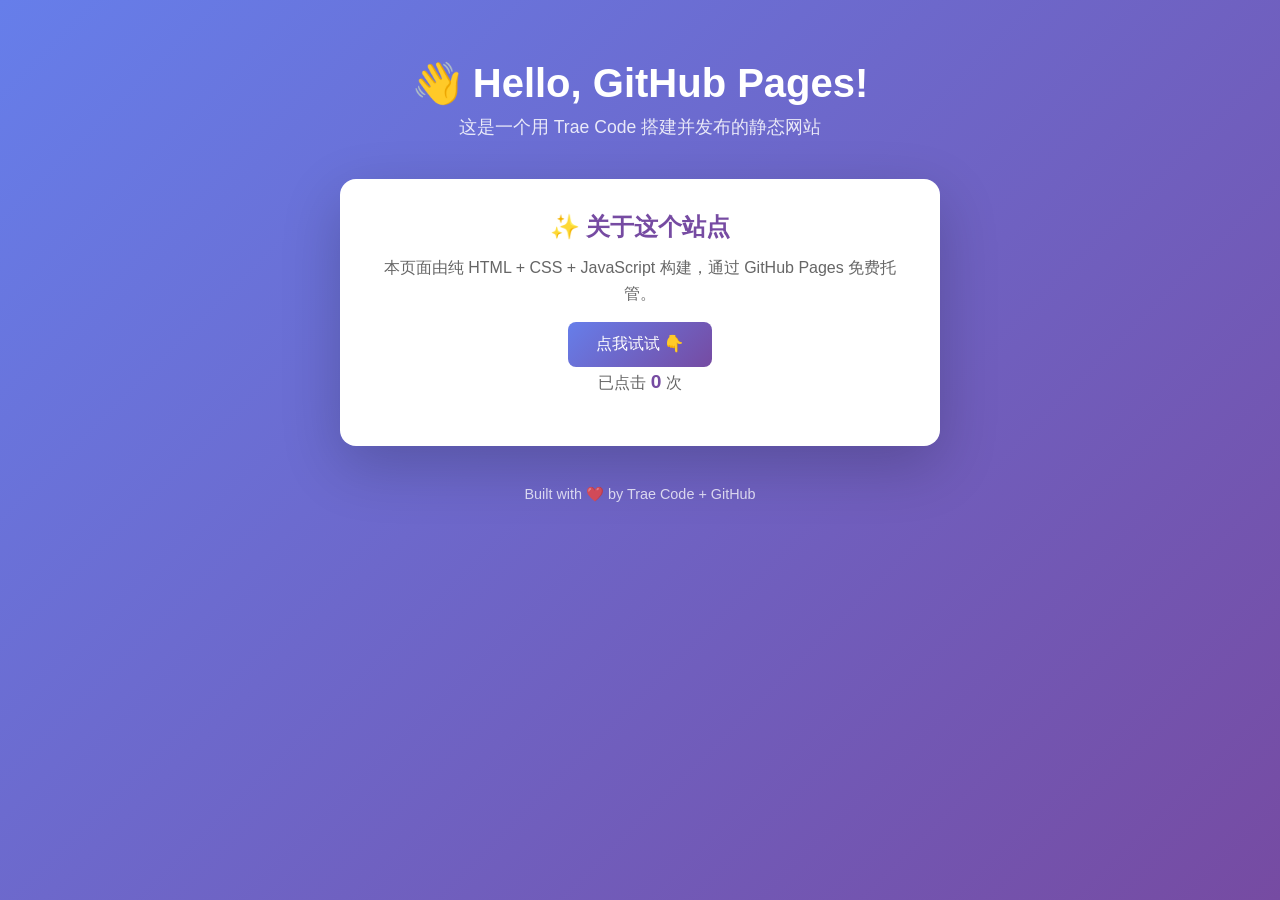
==== index.html @ 7f800476 "feat: init static site with Trae Code" ====
<!DOCTYPE html>
<html lang="zh-CN">
<head>
  <meta charset="UTF-8" />
  <meta name="viewport" content="width=device-width, initial-scale=1.0" />
  <title>Hello GitHub Pages</title>
  <link rel="stylesheet" href="style.css" />
</head>
<body>
  <main class="container">
    <h1>👋 Hello, GitHub Pages!</h1>
    <p class="subtitle">这是一个用 Trae Code 搭建并发布的静态网站</p>

    <section class="card">
      <h2>✨ 关于这个站点</h2>
      <p>本页面由纯 HTML + CSS + JavaScript 构建，通过 GitHub Pages 免费托管。</p>
      <button id="counterBtn">点我试试 👇</button>
      <p>已点击 <span id="count">0</span> 次</p>
    </section>

    <footer>
      <p>Built with ❤️ by Trae Code + GitHub</p>
    </footer>
  </main>

  <script src="script.js"></script>
</body>
</html>
---- style.css ----
* {
  margin: 0;
  padding: 0;
  box-sizing: border-box;
}

body {
  font-family: -apple-system, BlinkMacSystemFont, "Segoe UI", Roboto, "Helvetica Neue", Arial, sans-serif;
  background: linear-gradient(135deg, #667eea 0%, #764ba2 100%);
  min-height: 100vh;
  color: #333;
}

.container {
  max-width: 640px;
  margin: 0 auto;
  padding: 60px 20px;
}

h1 {
  font-size: 2.5rem;
  color: #fff;
  text-align: center;
  margin-bottom: 8px;
}

.subtitle {
  text-align: center;
  color: rgba(255, 255, 255, 0.85);
  font-size: 1.1rem;
  margin-bottom: 40px;
}

.card {
  background: #fff;
  border-radius: 16px;
  padding: 32px;
  box-shadow: 0 20px 60px rgba(0, 0, 0, 0.2);
  text-align: center;
}

.card h2 {
  margin-bottom: 12px;
  color: #764ba2;
}

.card p {
  color: #666;
  line-height: 1.6;
  margin-bottom: 16px;
}

button {
  background: linear-gradient(135deg, #667eea 0%, #764ba2 100%);
  color: #fff;
  border: none;
  padding: 12px 28px;
  font-size: 1rem;
  border-radius: 8px;
  cursor: pointer;
  transition: transform 0.15s, box-shadow 0.15s;
}

button:hover {
  transform: translateY(-2px);
  box-shadow: 0 8px 20px rgba(102, 126, 234, 0.4);
}

button:active {
  transform: translateY(0);
}

#count {
  font-weight: bold;
  font-size: 1.2rem;
  color: #764ba2;
}

footer {
  margin-top: 40px;
  text-align: center;
  color: rgba(255, 255, 255, 0.75);
  font-size: 0.9rem;
}
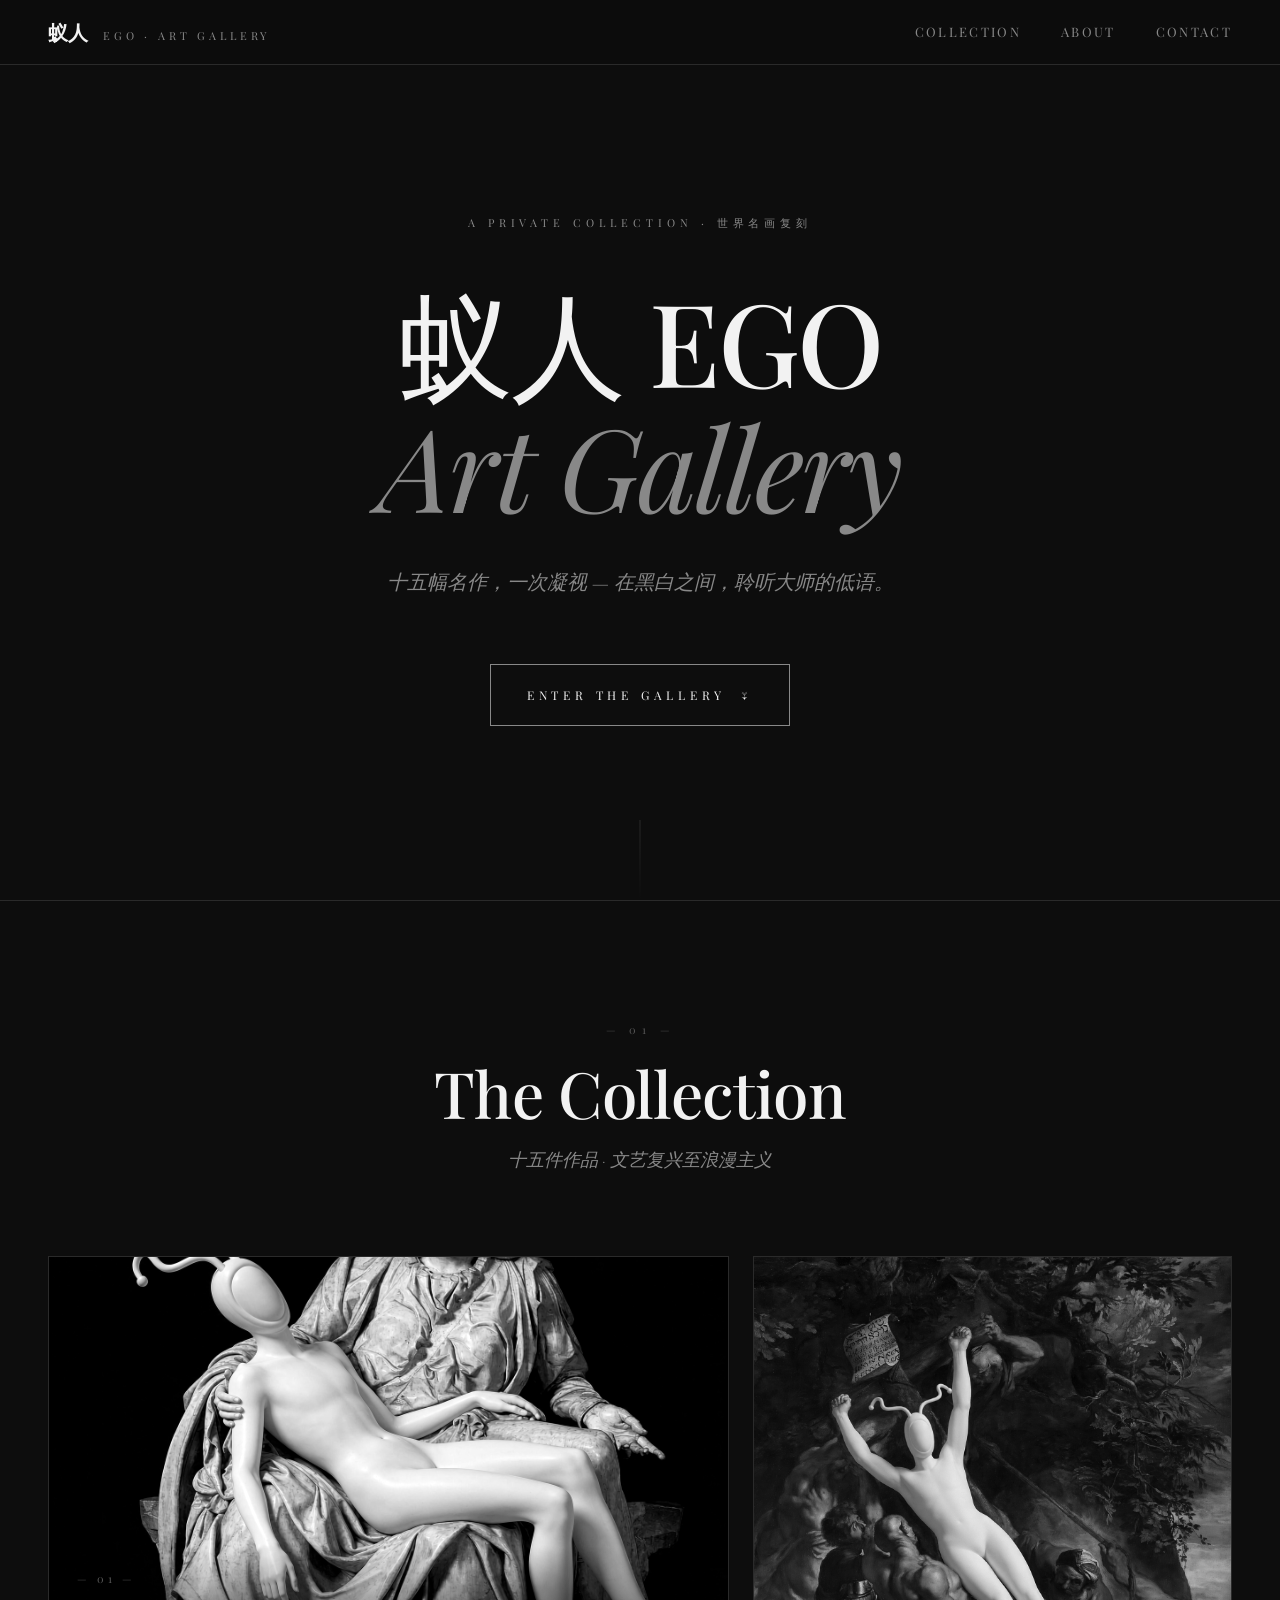
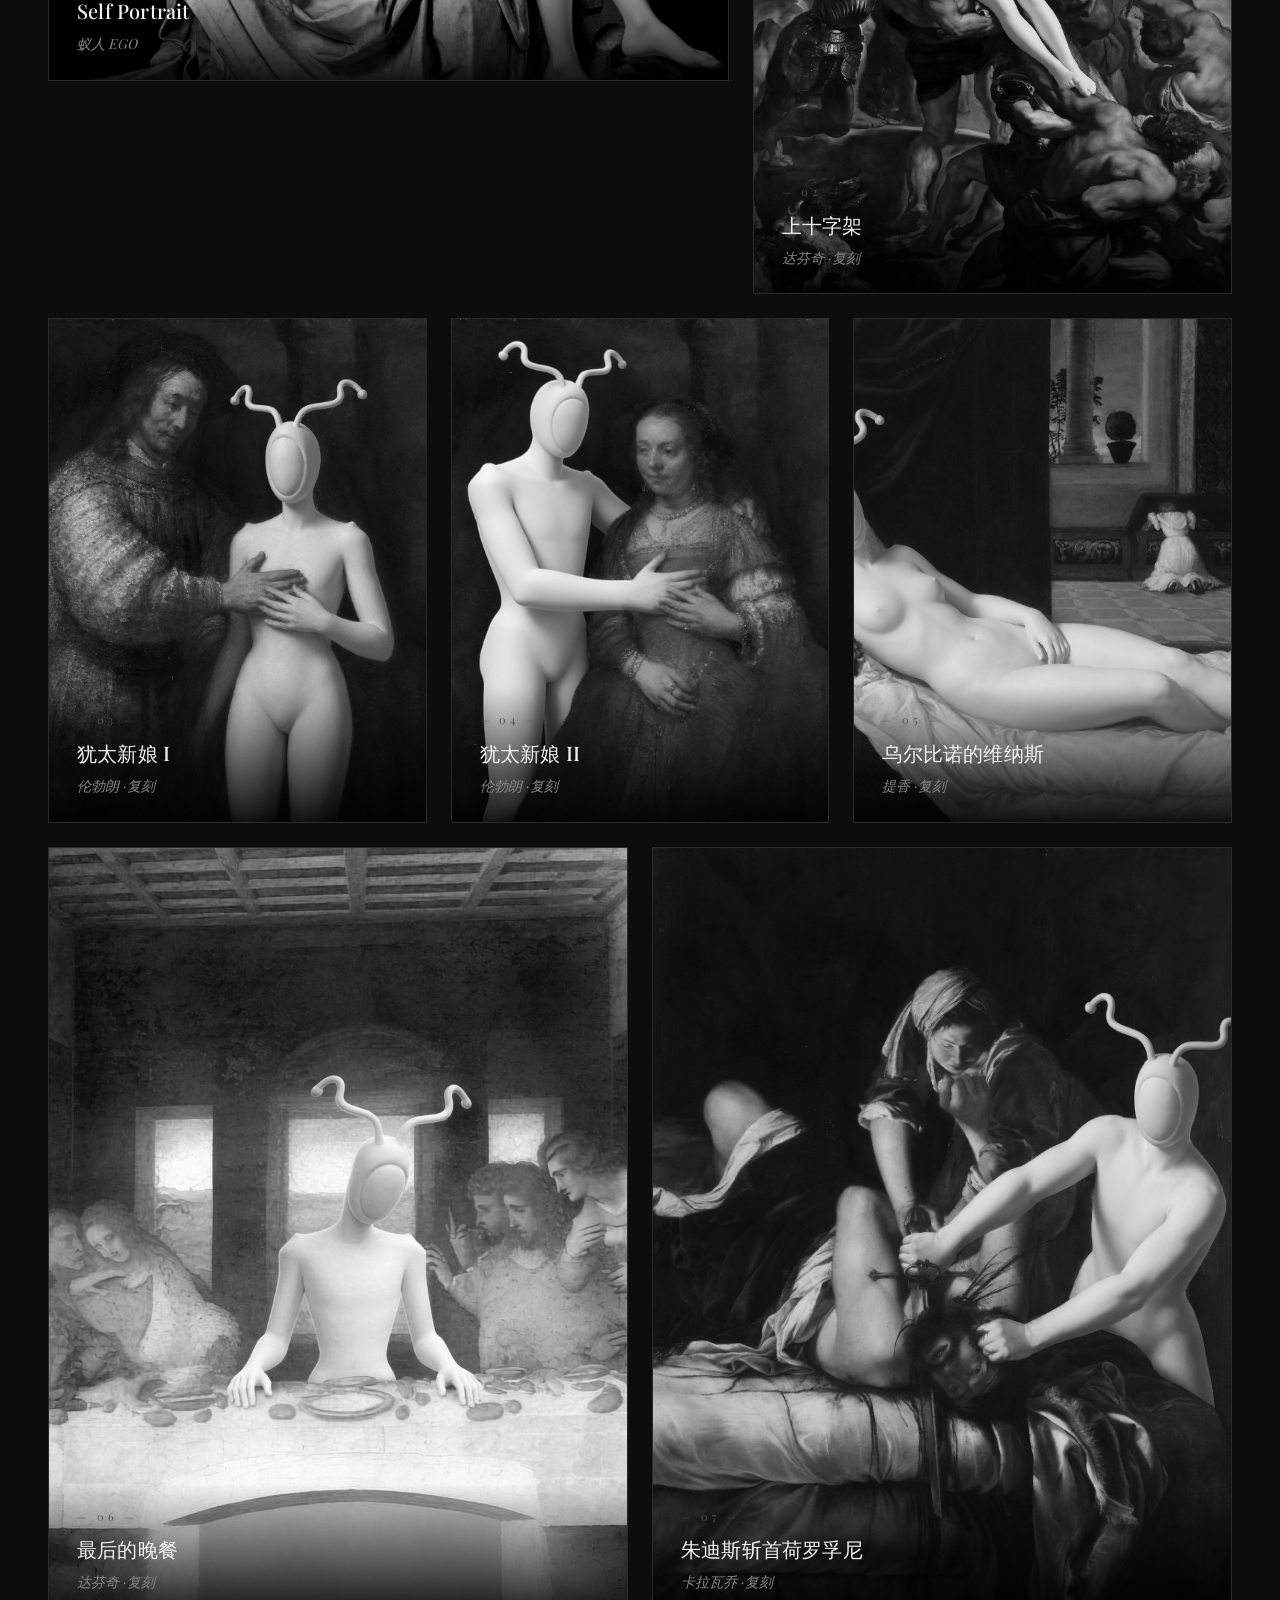
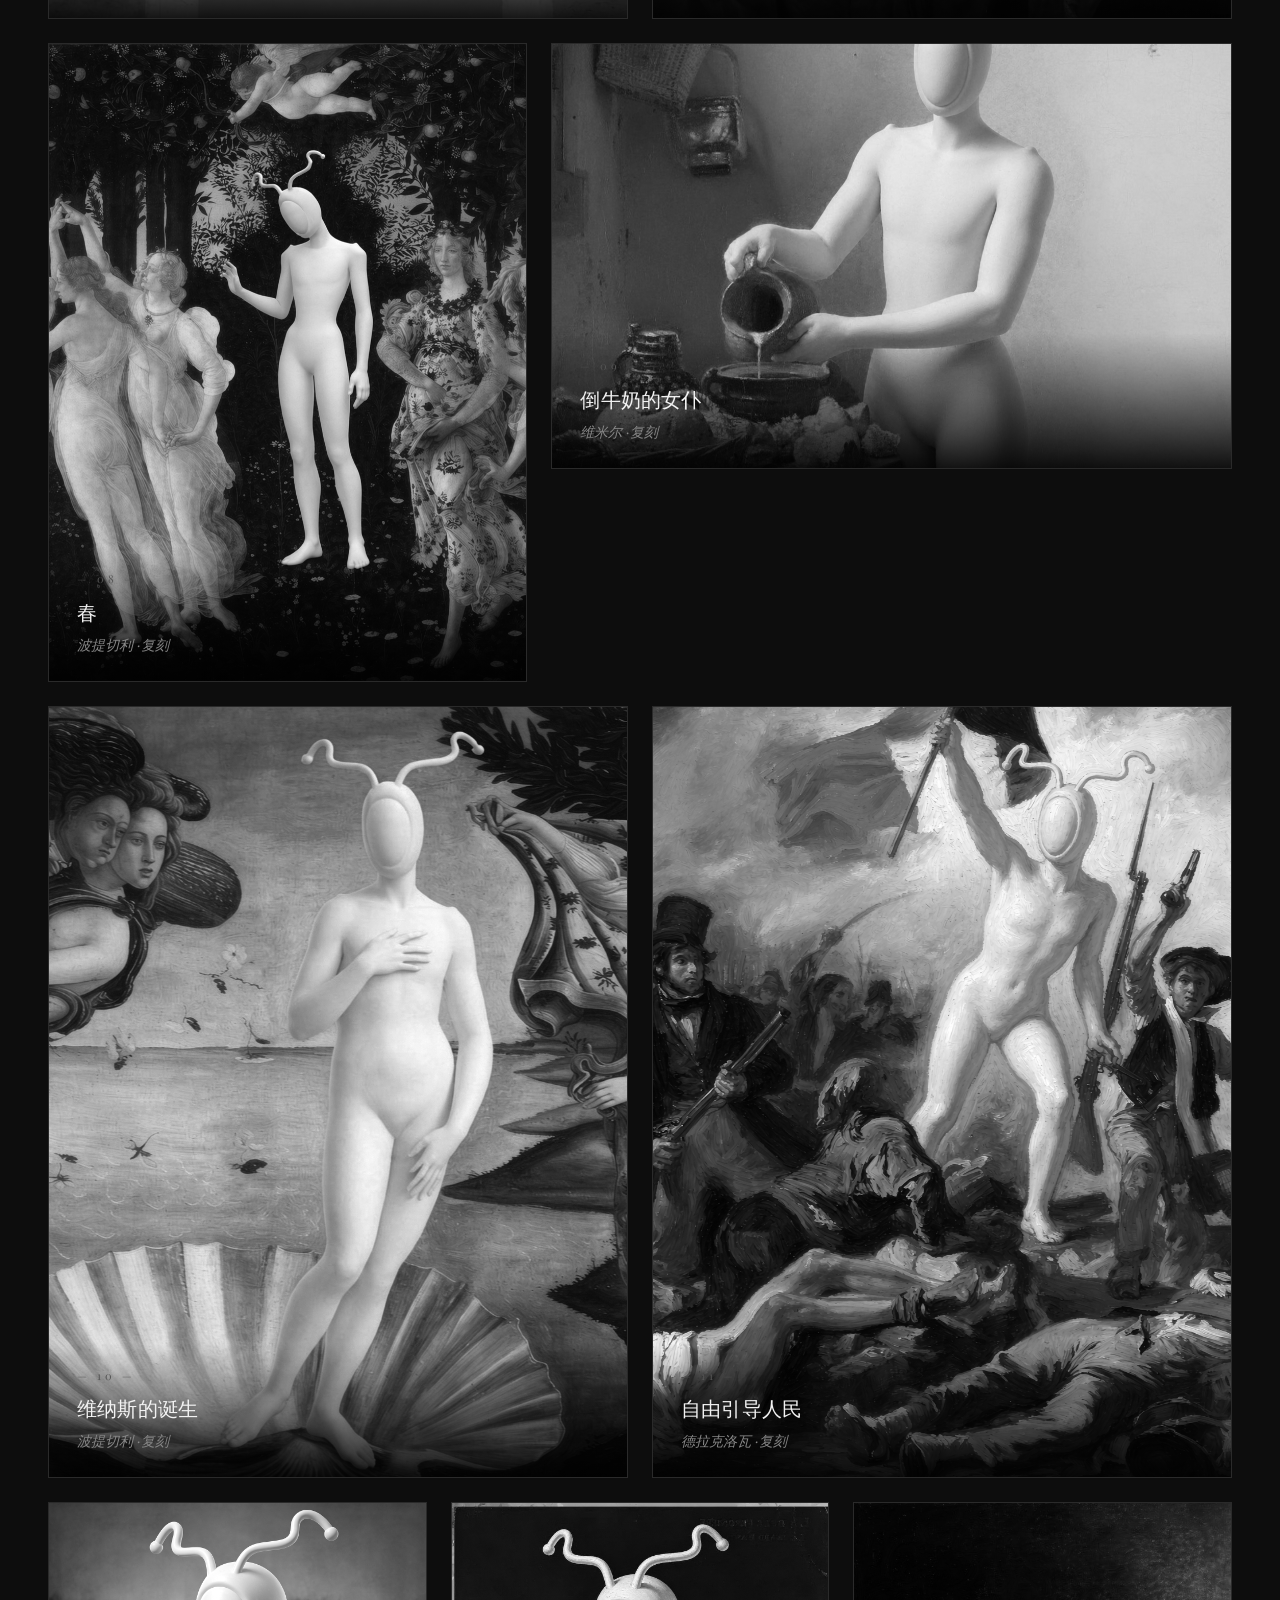
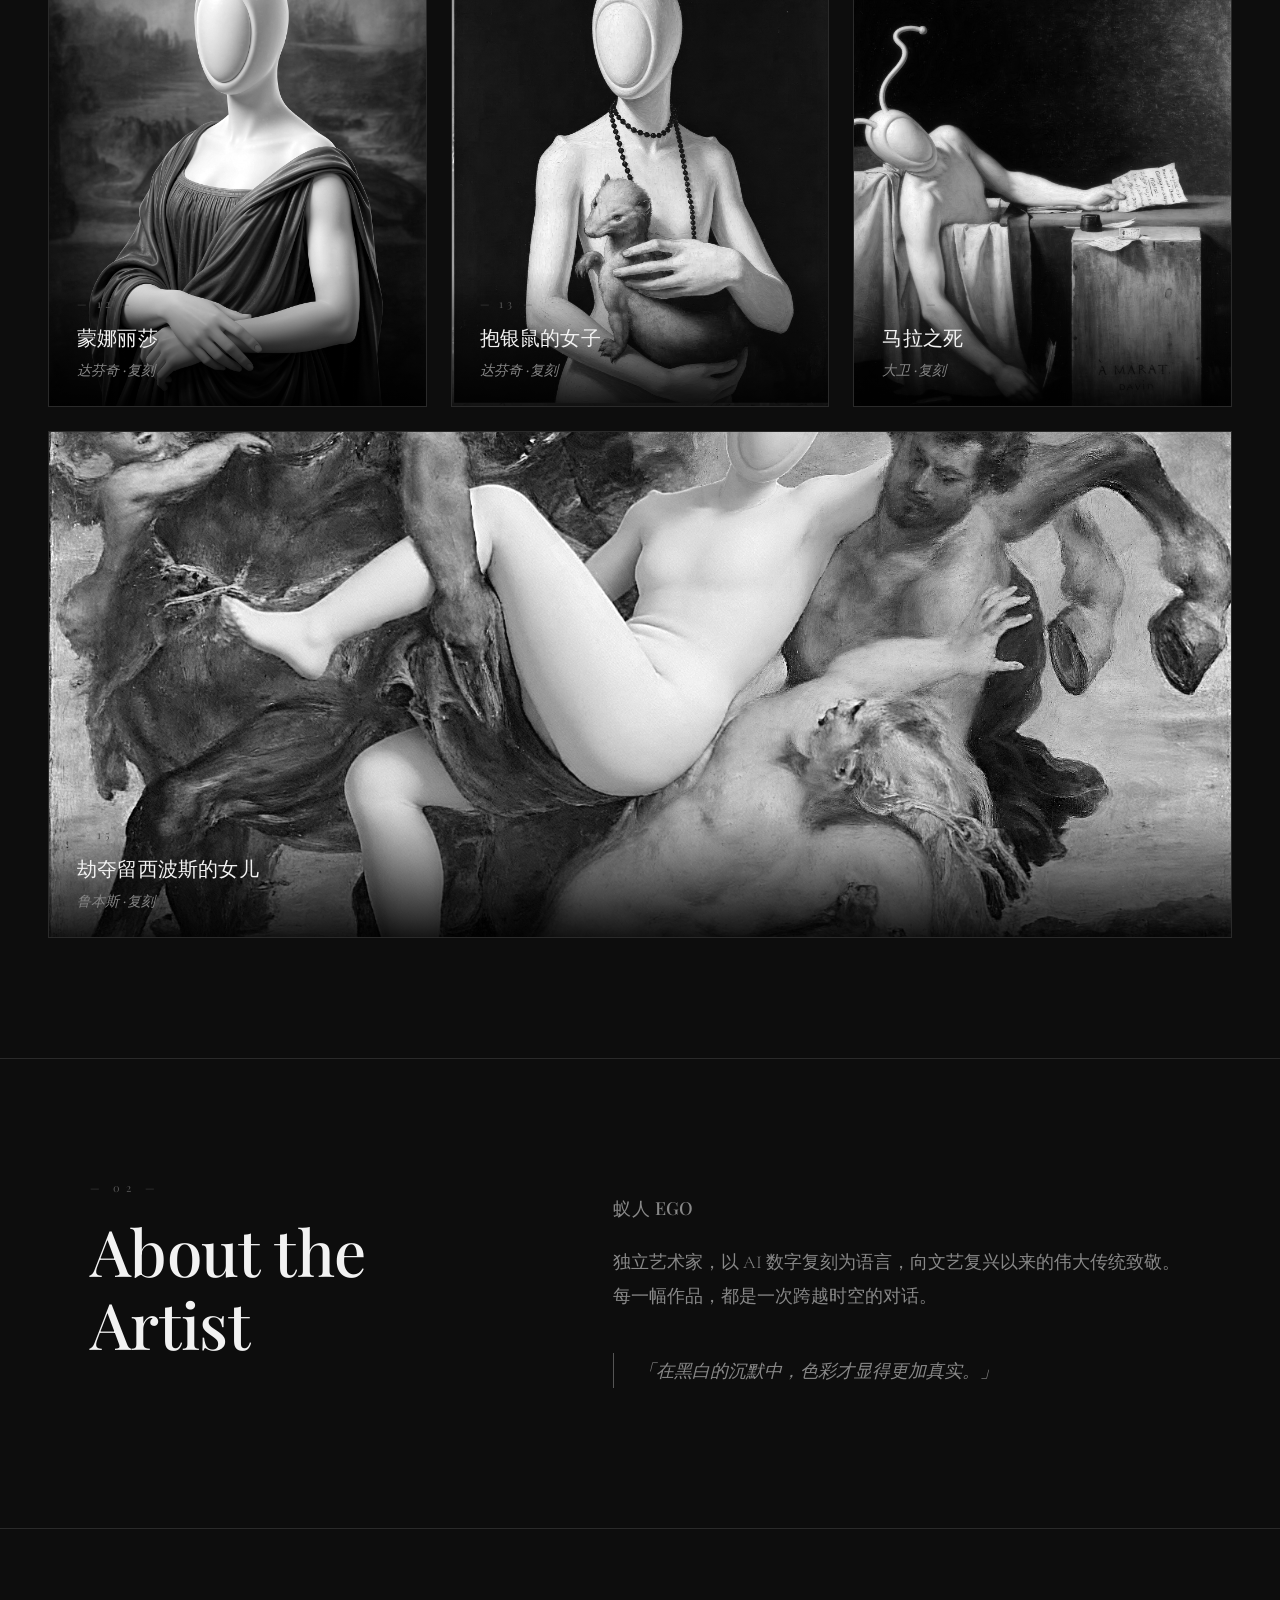
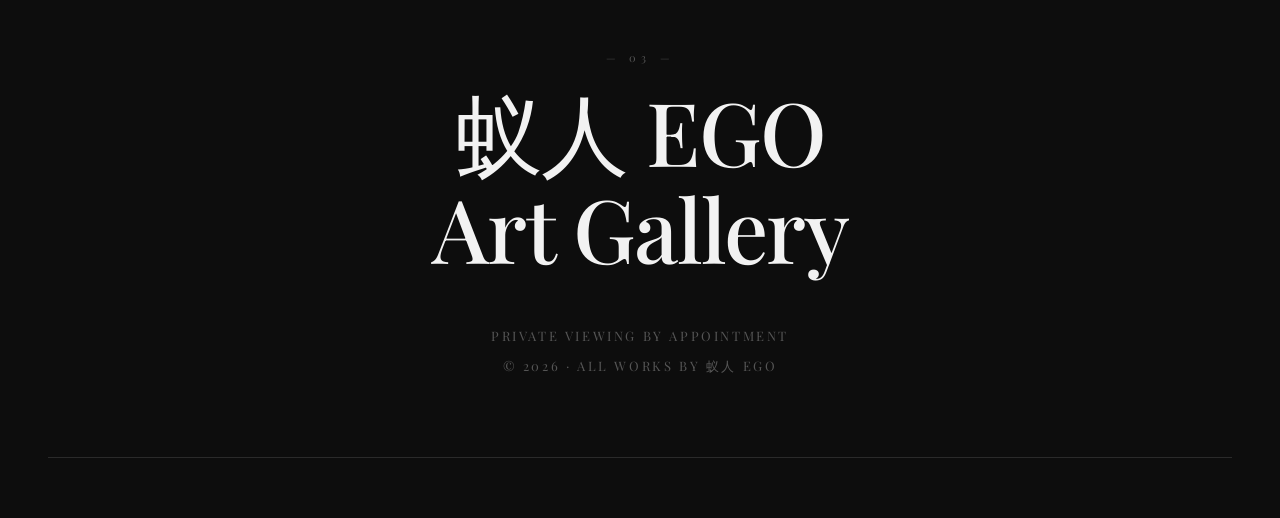
==== commit 0b2648cf: "feat: redesign as minimalist B&W art gallery — 蚁人 EGO Art Gallery" ====
--- a/index.html
+++ b/index.html
@@ -3,25 +3,100 @@
 <head>
   <meta charset="UTF-8" />
   <meta name="viewport" content="width=device-width, initial-scale=1.0" />
-  <title>Hello GitHub Pages</title>
+  <title>蚁人 EGO Art Gallery</title>
+  <link rel="preconnect" href="https://fonts.googleapis.com" />
+  <link rel="preconnect" href="https://fonts.gstatic.com" crossorigin />
+  <link href="https://fonts.googleapis.com/css2?family=Cormorant+Garamond:ital,wght@0,300;0,400;0,500;1,300&family=Playfair+Display:ital,wght@0,400;0,500;0,600;1,400&display=swap" rel="stylesheet" />
   <link rel="stylesheet" href="style.css" />
 </head>
 <body>
-  <main class="container">
-    <h1>👋 Hello, GitHub Pages!</h1>
-    <p class="subtitle">这是一个用 Trae Code 搭建并发布的静态网站</p>
 
-    <section class="card">
-      <h2>✨ 关于这个站点</h2>
-      <p>本页面由纯 HTML + CSS + JavaScript 构建，通过 GitHub Pages 免费托管。</p>
-      <button id="counterBtn">点我试试 👇</button>
-      <p>已点击 <span id="count">0</span> 次</p>
-    </section>
+  <!-- NAV -->
+  <nav class="nav">
+    <div class="nav-inner">
+      <div class="logo">
+        <span class="logo-mark">蚁人</span>
+        <span class="logo-text">EGO · ART GALLERY</span>
+      </div>
+      <div class="nav-links">
+        <a href="#gallery">Collection</a>
+        <a href="#about">About</a>
+        <a href="#contact">Contact</a>
+      </div>
+    </div>
+  </nav>
 
-    <footer>
-      <p>Built with ❤️ by Trae Code + GitHub</p>
-    </footer>
+  <!-- HERO -->
+  <header class="hero">
+    <div class="hero-inner">
+      <p class="hero-kicker">A Private Collection · 世界名画复刻</p>
+      <h1 class="hero-title">
+        <span class="hero-title-line">蚁人 EGO</span>
+        <span class="hero-title-italic">Art Gallery</span>
+      </h1>
+      <p class="hero-sub">十五幅名作，一次凝视 — 在黑白之间，聆听大师的低语。</p>
+      <a href="#gallery" class="hero-cta">
+        <span>Enter the Gallery</span>
+        <span class="hero-cta-arrow">↓</span>
+      </a>
+    </div>
+    <div class="hero-line"></div>
+  </header>
+
+  <!-- GALLERY -->
+  <main id="gallery" class="gallery">
+    <div class="gallery-header">
+      <p class="section-num">— 01 —</p>
+      <h2 class="section-title">The Collection</h2>
+      <p class="section-sub">十五件作品 · 文艺复兴至浪漫主义</p>
+    </div>
+    <div class="gallery-grid" id="galleryGrid">
+      <!-- rendered by JS -->
+    </div>
   </main>
+
+  <!-- ABOUT -->
+  <section id="about" class="about">
+    <div class="about-inner">
+      <div class="about-label">
+        <p class="section-num">— 02 —</p>
+        <h2 class="section-title left">About the Artist</h2>
+      </div>
+      <div class="about-text">
+        <p class="about-lead">蚁人 EGO</p>
+        <p>独立艺术家，以 AI 数字复刻为语言，向文艺复兴以来的伟大传统致敬。每一幅作品，都是一次跨越时空的对话。</p>
+        <p class="about-quote">「在黑白的沉默中，色彩才显得更加真实。」</p>
+      </div>
+    </div>
+  </section>
+
+  <!-- CONTACT -->
+  <footer id="contact" class="footer">
+    <div class="footer-inner">
+      <p class="section-num">— 03 —</p>
+      <h2 class="footer-title">蚁人 EGO<br/>Art Gallery</h2>
+      <div class="footer-meta">
+        <p>Private Viewing by Appointment</p>
+        <p>© 2026 · All Works by 蚁人 EGO</p>
+      </div>
+    </div>
+    <div class="footer-line"></div>
+  </footer>
+
+  <!-- LIGHTBOX -->
+  <div class="lightbox" id="lightbox" aria-hidden="true">
+    <button class="lightbox-close" id="lightboxClose" aria-label="Close">×</button>
+    <button class="lightbox-nav lightbox-prev" id="lightboxPrev" aria-label="Previous">‹</button>
+    <button class="lightbox-nav lightbox-next" id="lightboxNext" aria-label="Next">›</button>
+    <div class="lightbox-content">
+      <img id="lightboxImg" alt="" />
+      <div class="lightbox-caption">
+        <h3 id="lightboxTitle"></h3>
+        <p id="lightboxArtist"></p>
+        <p class="lightbox-num" id="lightboxNum"></p>
+      </div>
+    </div>
+  </div>
 
   <script src="script.js"></script>
 </body>
--- a/style.css
+++ b/style.css
@@ -1,84 +1,733 @@
-* {
+/* =========================================
+   蚁人 EGO Art Gallery — 黑白极简
+   ========================================= */
+
+*,
+*::before,
+*::after {
   margin: 0;
   padding: 0;
   box-sizing: border-box;
 }
 
+:root {
+  --bg: #0d0d0d;
+  --bg-alt: #151515;
+  --fg: #f2f2f2;
+  --fg-dim: #888;
+  --fg-muted: #555;
+  --line: #2a2a2a;
+  --serif: "Playfair Display", "Cormorant Garamond", "Noto Serif SC", Georgia, serif;
+  --serif-body: "Cormorant Garamond", "Noto Serif SC", Georgia, serif;
+}
+
+html {
+  scroll-behavior: smooth;
+}
+
 body {
-  font-family: -apple-system, BlinkMacSystemFont, "Segoe UI", Roboto, "Helvetica Neue", Arial, sans-serif;
-  background: linear-gradient(135deg, #667eea 0%, #764ba2 100%);
+  background: var(--bg);
+  color: var(--fg);
+  font-family: var(--serif-body);
+  font-size: 17px;
+  line-height: 1.7;
+  -webkit-font-smoothing: antialiased;
+  font-weight: 300;
+}
+
+a {
+  color: inherit;
+  text-decoration: none;
+}
+
+img {
+  display: block;
+  max-width: 100%;
+  height: auto;
+}
+
+/* =========================================
+   NAV
+   ========================================= */
+.nav {
+  position: fixed;
+  top: 0;
+  left: 0;
+  right: 0;
+  z-index: 100;
+  background: rgba(13, 13, 13, 0.85);
+  backdrop-filter: blur(12px);
+  -webkit-backdrop-filter: blur(12px);
+  border-bottom: 1px solid var(--line);
+}
+
+.nav-inner {
+  max-width: 1400px;
+  margin: 0 auto;
+  padding: 0 48px;
+  height: 64px;
+  display: flex;
+  align-items: center;
+  justify-content: space-between;
+}
+
+.logo {
+  display: flex;
+  align-items: baseline;
+  gap: 14px;
+}
+
+.logo-mark {
+  font-family: var(--serif);
+  font-weight: 600;
+  font-size: 20px;
+  letter-spacing: 0.02em;
+}
+
+.logo-text {
+  font-family: var(--serif);
+  font-weight: 400;
+  font-size: 11px;
+  letter-spacing: 0.35em;
+  color: var(--fg-dim);
+  text-transform: uppercase;
+}
+
+.nav-links {
+  display: flex;
+  gap: 40px;
+}
+
+.nav-links a {
+  font-family: var(--serif);
+  font-size: 13px;
+  letter-spacing: 0.18em;
+  text-transform: uppercase;
+  color: var(--fg-dim);
+  transition: color 0.3s ease;
+  position: relative;
+}
+
+.nav-links a:hover {
+  color: var(--fg);
+}
+
+.nav-links a::after {
+  content: "";
+  position: absolute;
+  bottom: -6px;
+  left: 0;
+  width: 0;
+  height: 1px;
+  background: var(--fg);
+  transition: width 0.35s ease;
+}
+
+.nav-links a:hover::after {
+  width: 100%;
+}
+
+/* =========================================
+   HERO
+   ========================================= */
+.hero {
   min-height: 100vh;
-  color: #333;
-}
-
-.container {
-  max-width: 640px;
+  display: flex;
+  flex-direction: column;
+  align-items: center;
+  justify-content: center;
+  padding: 120px 48px 80px;
+  position: relative;
+  text-align: center;
+}
+
+.hero-inner {
+  max-width: 900px;
+}
+
+.hero-kicker {
+  font-family: var(--serif);
+  font-size: 11px;
+  letter-spacing: 0.45em;
+  text-transform: uppercase;
+  color: var(--fg-dim);
+  margin-bottom: 48px;
+}
+
+.hero-title {
+  font-family: var(--serif);
+  font-weight: 500;
+  font-size: clamp(48px, 9vw, 128px);
+  line-height: 1.05;
+  letter-spacing: -0.02em;
+}
+
+.hero-title-line {
+  display: block;
+}
+
+.hero-title-italic {
+  display: block;
+  font-style: italic;
+  font-weight: 400;
+  color: var(--fg-dim);
+  margin-top: 4px;
+}
+
+.hero-sub {
+  margin-top: 40px;
+  font-size: 20px;
+  color: var(--fg-dim);
+  font-style: italic;
+  max-width: 560px;
+  margin-left: auto;
+  margin-right: auto;
+}
+
+.hero-cta {
+  display: inline-flex;
+  align-items: center;
+  gap: 16px;
+  margin-top: 64px;
+  font-family: var(--serif);
+  font-size: 12px;
+  letter-spacing: 0.4em;
+  text-transform: uppercase;
+  color: var(--fg);
+  border: 1px solid var(--fg-dim);
+  padding: 18px 36px;
+  transition: all 0.4s ease;
+}
+
+.hero-cta:hover {
+  border-color: var(--fg);
+  background: var(--fg);
+  color: var(--bg);
+}
+
+.hero-cta-arrow {
+  font-size: 14px;
+  transition: transform 0.4s ease;
+}
+
+.hero-cta:hover .hero-cta-arrow {
+  transform: translateY(4px);
+}
+
+.hero-line {
+  position: absolute;
+  bottom: 0;
+  left: 50%;
+  transform: translateX(-50%);
+  width: 1px;
+  height: 80px;
+  background: linear-gradient(to bottom, var(--line), transparent);
+}
+
+/* =========================================
+   SECTION COMMON
+   ========================================= */
+.section-num {
+  font-family: var(--serif);
+  font-size: 11px;
+  letter-spacing: 0.5em;
+  text-transform: uppercase;
+  color: var(--fg-muted);
+  margin-bottom: 16px;
+}
+
+.section-title {
+  font-family: var(--serif);
+  font-size: clamp(36px, 5.5vw, 64px);
+  font-weight: 500;
+  letter-spacing: -0.01em;
+  line-height: 1.15;
+}
+
+.section-title.left {
+  text-align: left;
+}
+
+.section-sub {
+  margin-top: 16px;
+  color: var(--fg-dim);
+  font-style: italic;
+  font-size: 18px;
+}
+
+/* =========================================
+   GALLERY
+   ========================================= */
+.gallery {
+  padding: 120px 48px;
+  border-top: 1px solid var(--line);
+}
+
+.gallery-header {
+  text-align: center;
+  margin-bottom: 80px;
+}
+
+.gallery-grid {
+  max-width: 1400px;
   margin: 0 auto;
-  padding: 60px 20px;
-}
-
-h1 {
-  font-size: 2.5rem;
-  color: #fff;
+  display: grid;
+  grid-template-columns: repeat(12, 1fr);
+  gap: 24px;
+}
+
+/* 让某些作品跨格，形成不对称画廊感 */
+.gallery-item {
+  grid-column: span 4;
+  position: relative;
+  overflow: hidden;
+  cursor: pointer;
+  background: var(--bg-alt);
+  border: 1px solid var(--line);
+}
+
+.gallery-item img {
+  width: 100%;
+  height: 100%;
+  object-fit: cover;
+  aspect-ratio: 3 / 4;
+  filter: grayscale(100%) contrast(1.02);
+  transition: filter 0.7s cubic-bezier(0.22, 1, 0.36, 1),
+              transform 0.8s cubic-bezier(0.22, 1, 0.36, 1);
+}
+
+.gallery-item:hover img {
+  filter: grayscale(0%) contrast(1.05);
+  transform: scale(1.03);
+}
+
+.gallery-item-caption {
+  position: absolute;
+  left: 0;
+  right: 0;
+  bottom: 0;
+  padding: 24px 28px;
+  background: linear-gradient(to top, rgba(0, 0, 0, 0.9), rgba(0, 0, 0, 0));
+  pointer-events: none;
+  transition: transform 0.5s ease;
+}
+
+.gallery-item:hover .gallery-item-caption {
+  transform: translateY(-4px);
+}
+
+.gallery-item-num {
+  font-family: var(--serif);
+  font-size: 11px;
+  letter-spacing: 0.35em;
+  color: var(--fg-muted);
+  margin-bottom: 6px;
+}
+
+.gallery-item-title {
+  font-family: var(--serif);
+  font-weight: 500;
+  font-size: 20px;
+  letter-spacing: 0.01em;
+}
+
+.gallery-item-artist {
+  font-family: var(--serif);
+  font-style: italic;
+  font-size: 14px;
+  color: var(--fg-dim);
+  margin-top: 4px;
+}
+
+/* 特定格子的不对称布局 */
+.gallery-item:nth-child(1)  { grid-column: span 7; aspect-ratio: 16/10; }
+.gallery-item:nth-child(1)  img { aspect-ratio: auto; }
+.gallery-item:nth-child(2)  { grid-column: span 5; }
+.gallery-item:nth-child(3)  { grid-column: span 4; }
+.gallery-item:nth-child(4)  { grid-column: span 4; }
+.gallery-item:nth-child(5)  { grid-column: span 4; }
+.gallery-item:nth-child(6)  { grid-column: span 6; }
+.gallery-item:nth-child(7)  { grid-column: span 6; }
+.gallery-item:nth-child(8)  { grid-column: span 5; }
+.gallery-item:nth-child(9)  { grid-column: span 7; aspect-ratio: 16/10; }
+.gallery-item:nth-child(9)  img { aspect-ratio: auto; }
+.gallery-item:nth-child(10) { grid-column: span 6; }
+.gallery-item:nth-child(11) { grid-column: span 6; }
+.gallery-item:nth-child(12) { grid-column: span 4; }
+.gallery-item:nth-child(13) { grid-column: span 4; }
+.gallery-item:nth-child(14) { grid-column: span 4; }
+.gallery-item:nth-child(15) { grid-column: span 12; aspect-ratio: 21/9; }
+.gallery-item:nth-child(15) img { aspect-ratio: auto; }
+
+/* =========================================
+   ABOUT
+   ========================================= */
+.about {
+  padding: 120px 48px;
+  border-top: 1px solid var(--line);
+}
+
+.about-inner {
+  max-width: 1100px;
+  margin: 0 auto;
+  display: grid;
+  grid-template-columns: 1fr 1.3fr;
+  gap: 80px;
+}
+
+.about-text {
+  padding-top: 12px;
+}
+
+.about-lead {
+  font-family: var(--serif);
+  font-size: 28px;
+  font-weight: 500;
+  letter-spacing: 0.02em;
+  margin-bottom: 24px;
+}
+
+.about-text p {
+  font-size: 18px;
+  color: var(--fg-dim);
+  margin-bottom: 20px;
+  line-height: 1.9;
+}
+
+.about-quote {
+  margin-top: 40px;
+  padding-left: 24px;
+  border-left: 1px solid var(--fg-muted);
+  font-family: var(--serif);
+  font-style: italic;
+  font-size: 20px;
+  color: var(--fg);
+}
+
+/* =========================================
+   FOOTER
+   ========================================= */
+.footer {
+  padding: 120px 48px 60px;
+  border-top: 1px solid var(--line);
+  position: relative;
+}
+
+.footer-inner {
+  max-width: 1100px;
+  margin: 0 auto;
   text-align: center;
+}
+
+.footer-title {
+  font-family: var(--serif);
+  font-size: clamp(40px, 7vw, 88px);
+  font-weight: 500;
+  line-height: 1.1;
+  letter-spacing: -0.02em;
+  margin-bottom: 48px;
+}
+
+.footer-meta p {
+  font-family: var(--serif);
+  font-size: 13px;
+  letter-spacing: 0.2em;
+  color: var(--fg-muted);
+  text-transform: uppercase;
   margin-bottom: 8px;
 }
 
-.subtitle {
+.footer-line {
+  max-width: 1400px;
+  margin: 80px auto 0;
+  height: 1px;
+  background: var(--line);
+}
+
+/* =========================================
+   LIGHTBOX
+   ========================================= */
+.lightbox {
+  position: fixed;
+  inset: 0;
+  background: rgba(8, 8, 8, 0.97);
+  z-index: 200;
+  display: flex;
+  align-items: center;
+  justify-content: center;
+  padding: 60px;
+  opacity: 0;
+  visibility: hidden;
+  transition: opacity 0.4s ease, visibility 0.4s ease;
+}
+
+.lightbox.active {
+  opacity: 1;
+  visibility: visible;
+}
+
+.lightbox-content {
+  max-width: 85vw;
+  max-height: 85vh;
+  display: flex;
+  flex-direction: column;
+  align-items: center;
+  gap: 32px;
+}
+
+.lightbox-content img {
+  max-width: 100%;
+  max-height: 70vh;
+  object-fit: contain;
+  box-shadow: 0 40px 100px rgba(0, 0, 0, 0.7);
+}
+
+.lightbox-caption {
   text-align: center;
-  color: rgba(255, 255, 255, 0.85);
-  font-size: 1.1rem;
-  margin-bottom: 40px;
-}
-
-.card {
-  background: #fff;
-  border-radius: 16px;
-  padding: 32px;
-  box-shadow: 0 20px 60px rgba(0, 0, 0, 0.2);
-  text-align: center;
-}
-
-.card h2 {
-  margin-bottom: 12px;
-  color: #764ba2;
-}
-
-.card p {
-  color: #666;
-  line-height: 1.6;
-  margin-bottom: 16px;
-}
-
-button {
-  background: linear-gradient(135deg, #667eea 0%, #764ba2 100%);
-  color: #fff;
-  border: none;
-  padding: 12px 28px;
-  font-size: 1rem;
-  border-radius: 8px;
+}
+
+.lightbox-caption h3 {
+  font-family: var(--serif);
+  font-size: 26px;
+  font-weight: 500;
+  letter-spacing: 0.01em;
+  margin-bottom: 4px;
+}
+
+.lightbox-caption p {
+  font-family: var(--serif);
+  font-style: italic;
+  font-size: 16px;
+  color: var(--fg-dim);
+}
+
+.lightbox-num {
+  margin-top: 12px !important;
+  font-size: 11px !important;
+  letter-spacing: 0.4em !important;
+  text-transform: uppercase;
+  color: var(--fg-muted) !important;
+  font-style: normal !important;
+}
+
+.lightbox-close,
+.lightbox-nav {
+  position: absolute;
+  background: none;
+  border: 1px solid var(--fg-muted);
+  color: var(--fg);
+  width: 52px;
+  height: 52px;
+  font-family: var(--serif);
+  font-size: 24px;
   cursor: pointer;
-  transition: transform 0.15s, box-shadow 0.15s;
-}
-
-button:hover {
-  transform: translateY(-2px);
-  box-shadow: 0 8px 20px rgba(102, 126, 234, 0.4);
-}
-
-button:active {
-  transform: translateY(0);
-}
-
-#count {
-  font-weight: bold;
-  font-size: 1.2rem;
-  color: #764ba2;
-}
-
-footer {
-  margin-top: 40px;
-  text-align: center;
-  color: rgba(255, 255, 255, 0.75);
-  font-size: 0.9rem;
-}
+  display: flex;
+  align-items: center;
+  justify-content: center;
+  transition: all 0.3s ease;
+  line-height: 1;
+}
+
+.lightbox-close:hover,
+.lightbox-nav:hover {
+  background: var(--fg);
+  color: var(--bg);
+  border-color: var(--fg);
+}
+
+.lightbox-close {
+  top: 32px;
+  right: 32px;
+  font-size: 28px;
+}
+
+.lightbox-prev {
+  left: 32px;
+  top: 50%;
+  transform: translateY(-50%);
+}
+
+.lightbox-next {
+  right: 32px;
+  top: 50%;
+  transform: translateY(-50%);
+}
+
+/* =========================================
+   RESPONSIVE
+   ========================================= */
+@media (max-width: 1024px) {
+  .nav-inner,
+  .hero,
+  .gallery,
+  .about,
+  .footer {
+    padding-left: 32px;
+    padding-right: 32px;
+  }
+
+  .gallery-item:nth-child(1),
+  .gallery-item:nth-child(9),
+  .gallery-item:nth-child(15) {
+    grid-column: span 12;
+  }
+
+  .gallery-item {
+    grid-column: span 6 !important;
+  }
+
+  .about-inner {
+    grid-template-columns: 1fr;
+    gap: 48px;
+  }
+}
+
+@media (max-width: 640px) {
+  .nav-inner {
+    height: 56px;
+  }
+
+  .logo-text {
+    display: none;
+  }
+
+  .nav-links {
+    gap: 24px;
+  }
+
+  .nav-links a {
+    font-size: 11px;
+    letter-spacing: 0.25em;
+  }
+
+  .hero {
+    padding: 100px 24px 60px;
+  }
+
+  .hero-title {
+    font-size: clamp(40px, 12vw, 72px);
+  }
+
+  .hero-sub {
+    font-size: 16px;
+  }
+
+  .gallery {
+    padding: 80px 24px;
+  }
+
+  .gallery-grid {
+    gap: 16px;
+  }
+
+  .gallery-item {
+    grid-column: span 12 !important;
+  }
+
+  .gallery-item-caption {
+    padding: 20px;
+  }
+
+  .gallery-item-title {
+    font-size: 18px;
+  }
+
+  .about {
+    padding: 80px 24px;
+  }
+
+  .about-inner {
+    gap: 40px;
+  }
+
+  .about-lead {
+    font-size: 22px;
+  }
+
+  .about-text p {
+    font-size: 16px;
+  }
+
+  .about-quote {
+    font-size: 18px;
+  }
+
+  .footer {
+    padding: 80px 24px 40px;
+  }
+
+  .footer-title {
+    margin-bottom: 32px;
+  }
+
+  .lightbox {
+    padding: 24px;
+  }
+
+  .lightbox-close {
+    top: 16px;
+    right: 16px;
+    width: 44px;
+    height: 44px;
+    font-size: 22px;
+  }
+
+  .lightbox-prev,
+  .lightbox-next {
+    width: 44px;
+    height: 44px;
+  }
+
+  .lightbox-prev {
+    left: 12px;
+  }
+
+  .lightbox-next {
+    right: 12px;
+  }
+
+  .lightbox-caption h3 {
+    font-size: 20px;
+  }
+}
+
+/* =========================================
+   SCROLL REVEAL
+   ========================================= */
+.gallery-item {
+  opacity: 0;
+  transform: translateY(30px);
+  animation: fadeUp 0.8s cubic-bezier(0.22, 1, 0.36, 1) forwards;
+}
+
+@keyframes fadeUp {
+  to {
+    opacity: 1;
+    transform: translateY(0);
+  }
+}
+
+/* 给每个 item 加延迟，呈瀑布式出现 */
+.gallery-item:nth-child(1)  { animation-delay: 0.05s; }
+.gallery-item:nth-child(2)  { animation-delay: 0.10s; }
+.gallery-item:nth-child(3)  { animation-delay: 0.15s; }
+.gallery-item:nth-child(4)  { animation-delay: 0.20s; }
+.gallery-item:nth-child(5)  { animation-delay: 0.25s; }
+.gallery-item:nth-child(6)  { animation-delay: 0.30s; }
+.gallery-item:nth-child(7)  { animation-delay: 0.35s; }
+.gallery-item:nth-child(8)  { animation-delay: 0.40s; }
+.gallery-item:nth-child(9)  { animation-delay: 0.45s; }
+.gallery-item:nth-child(10) { animation-delay: 0.50s; }
+.gallery-item:nth-child(11) { animation-delay: 0.55s; }
+.gallery-item:nth-child(12) { animation-delay: 0.60s; }
+.gallery-item:nth-child(13) { animation-delay: 0.65s; }
+.gallery-item:nth-child(14) { animation-delay: 0.70s; }
+.gallery-item:nth-child(15) { animation-delay: 0.75s; }
+
+/* =========================================
+   SELECTION
+   ========================================= */
+::selection {
+  background: var(--fg);
+  color: var(--bg);
+}
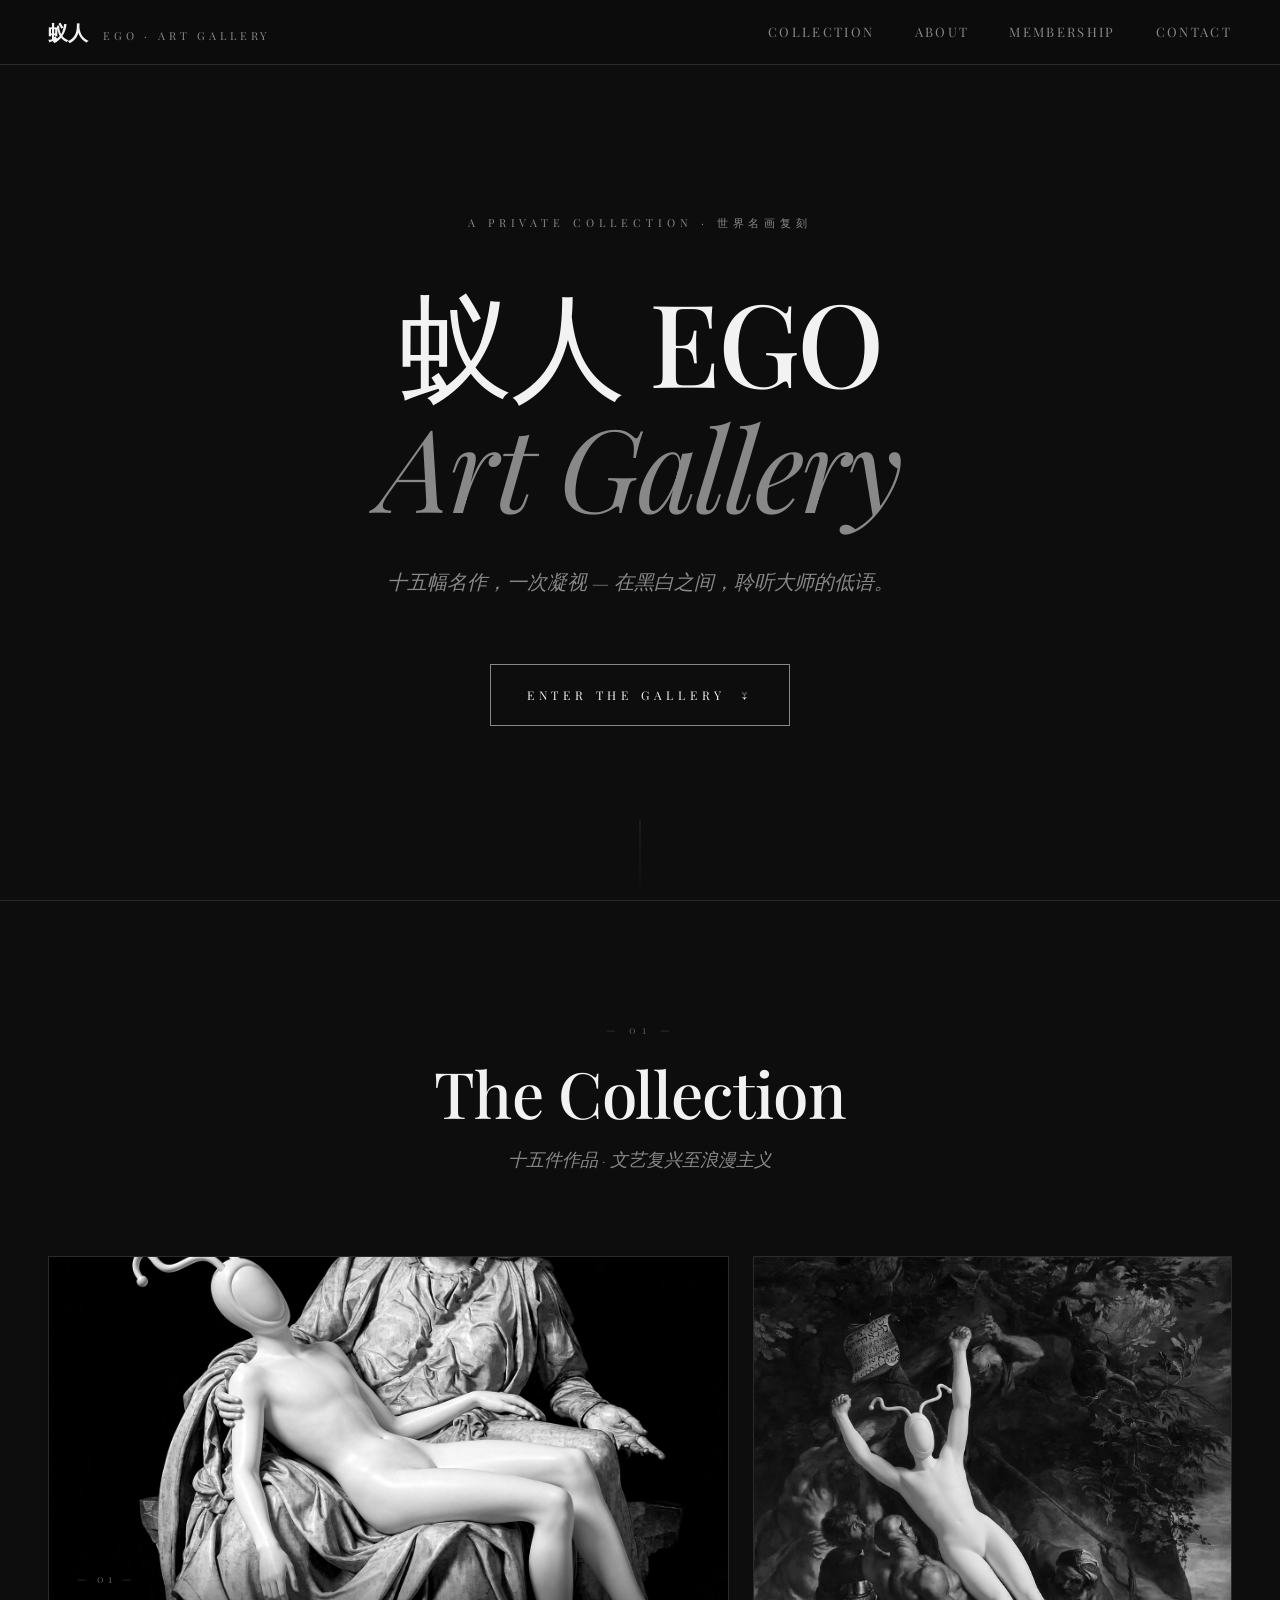
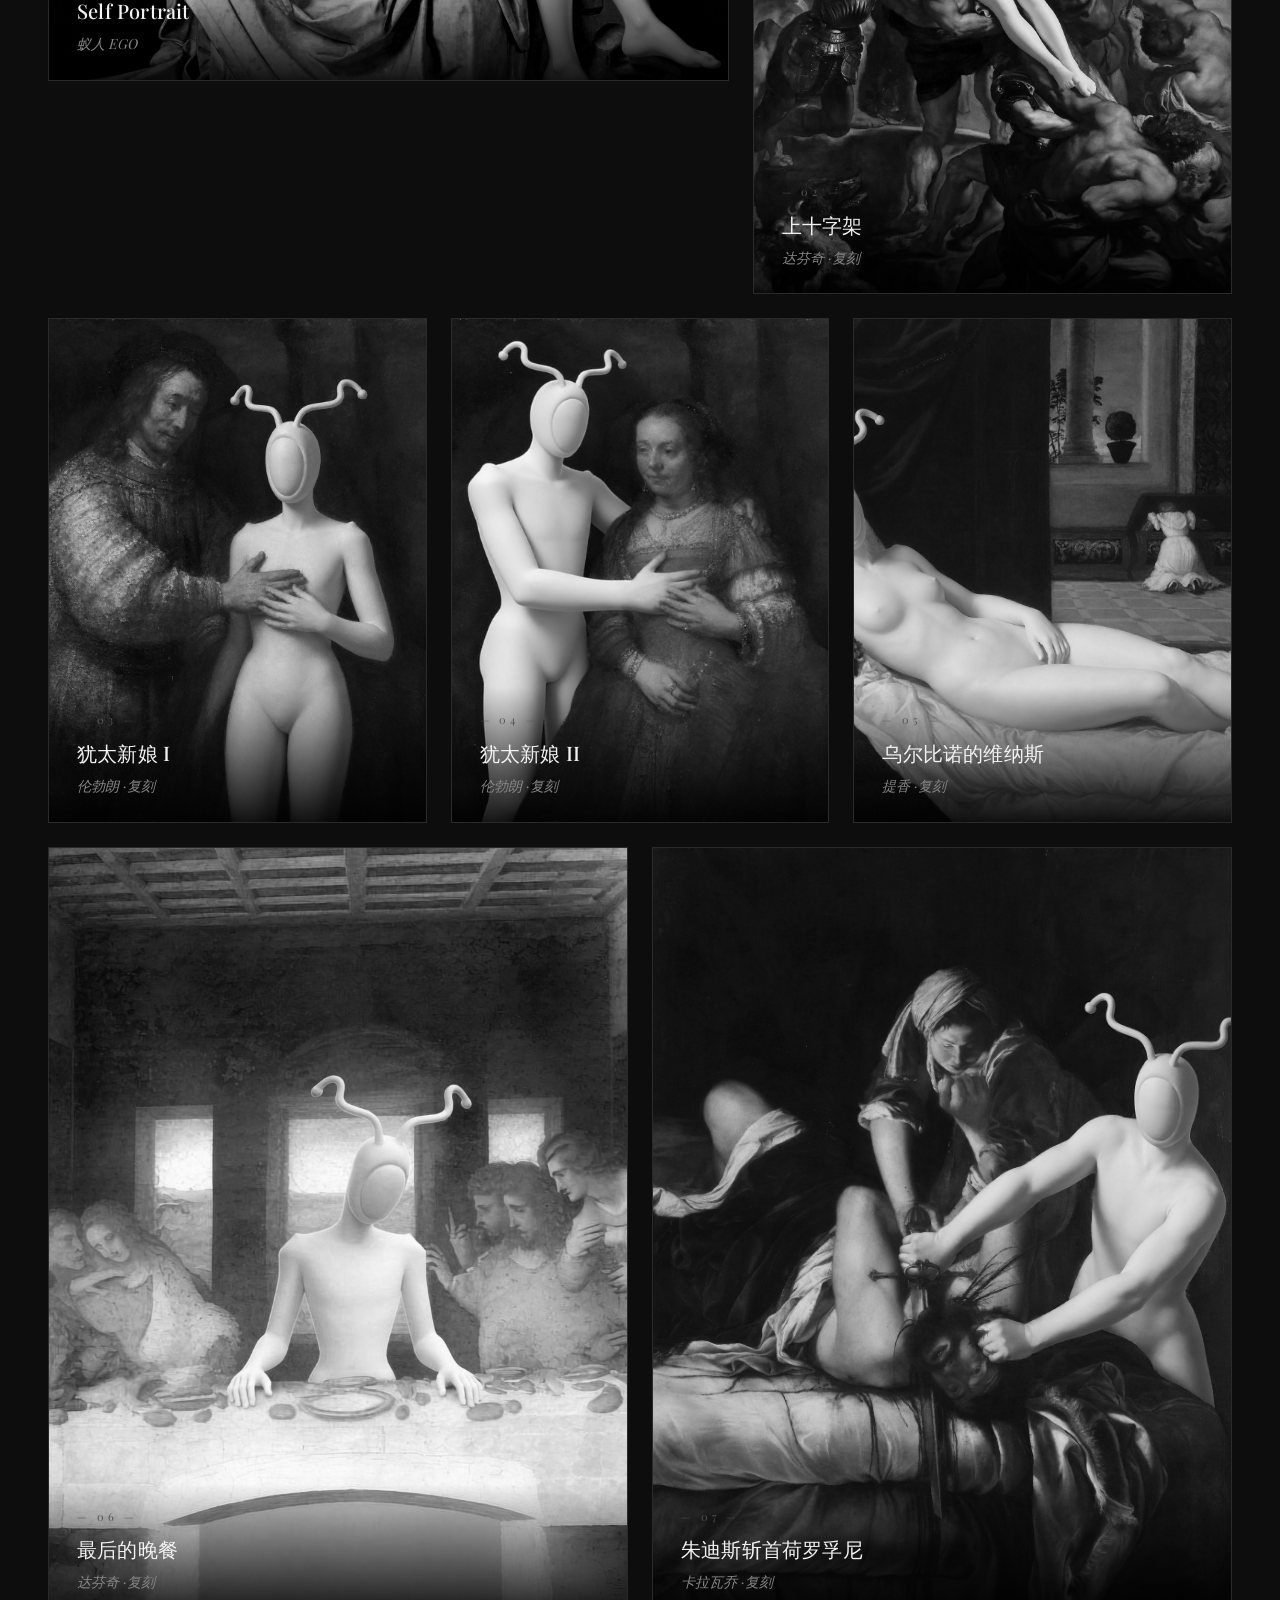
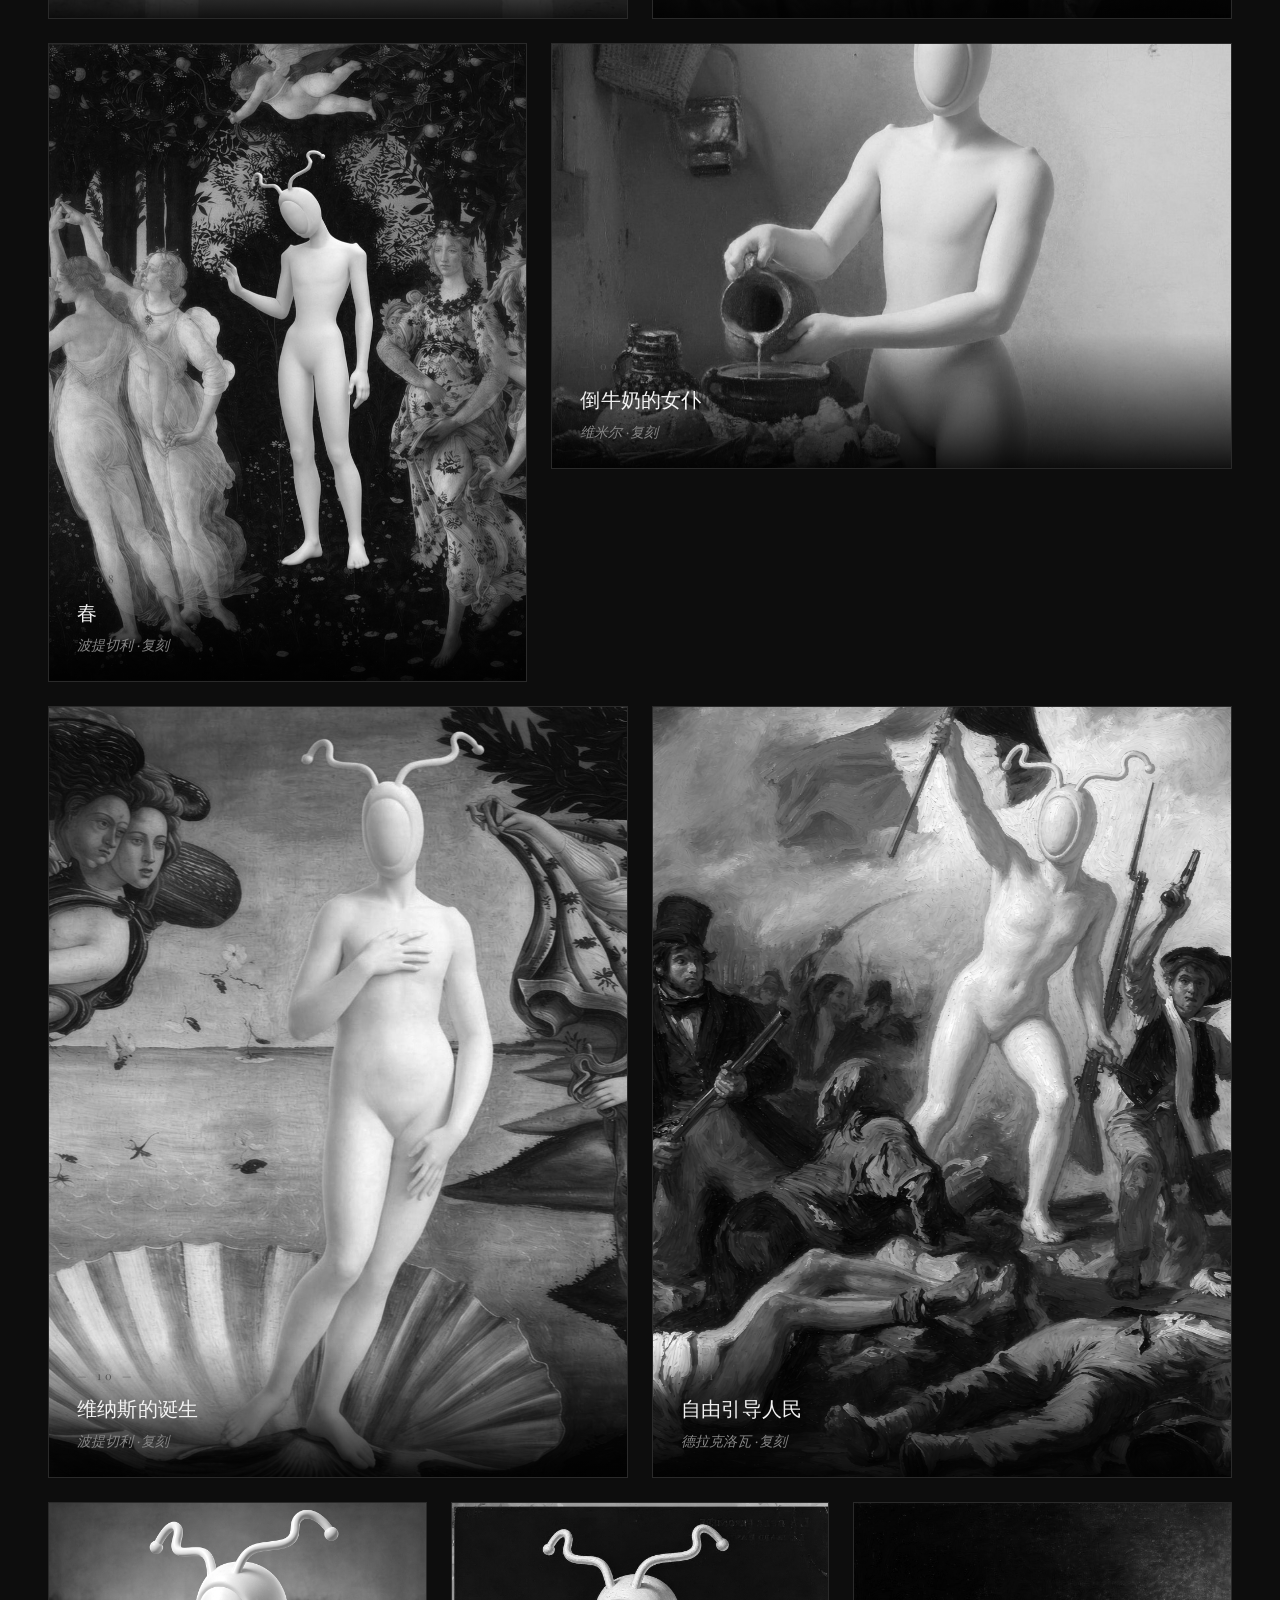
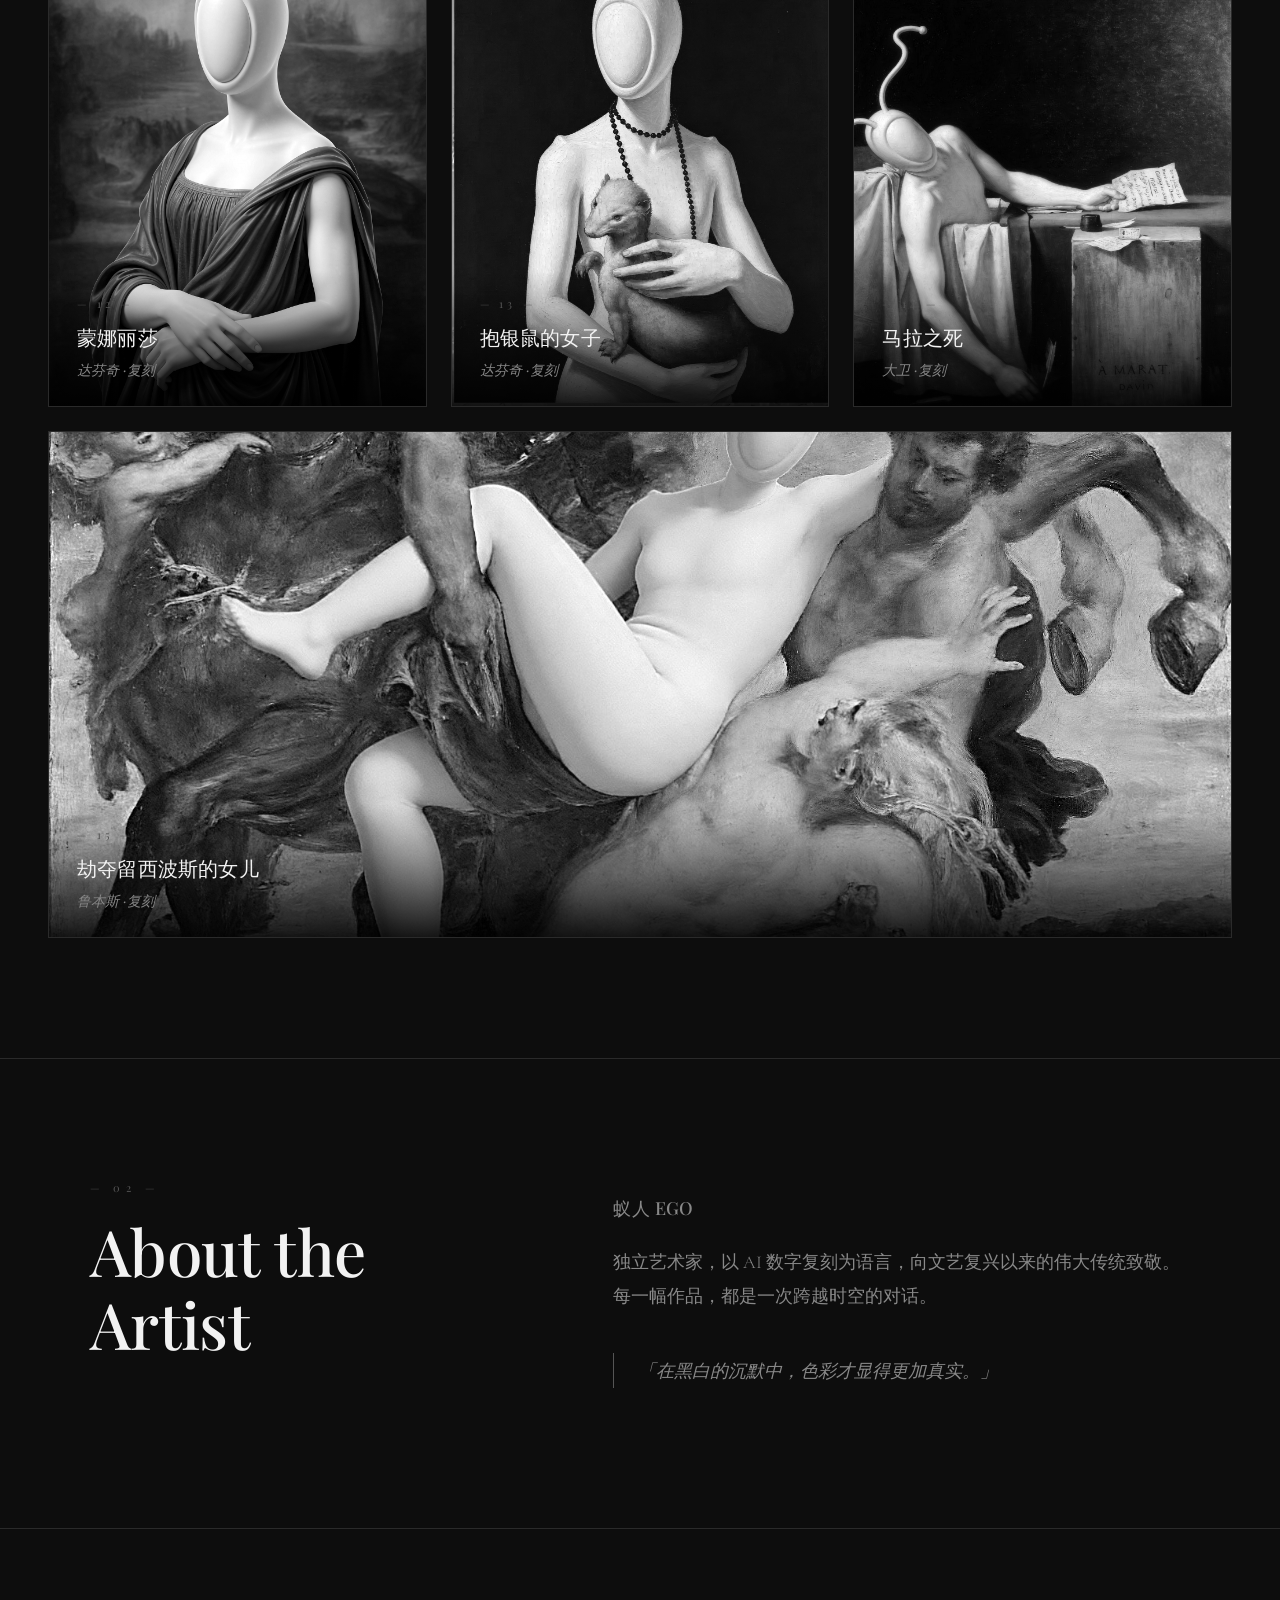
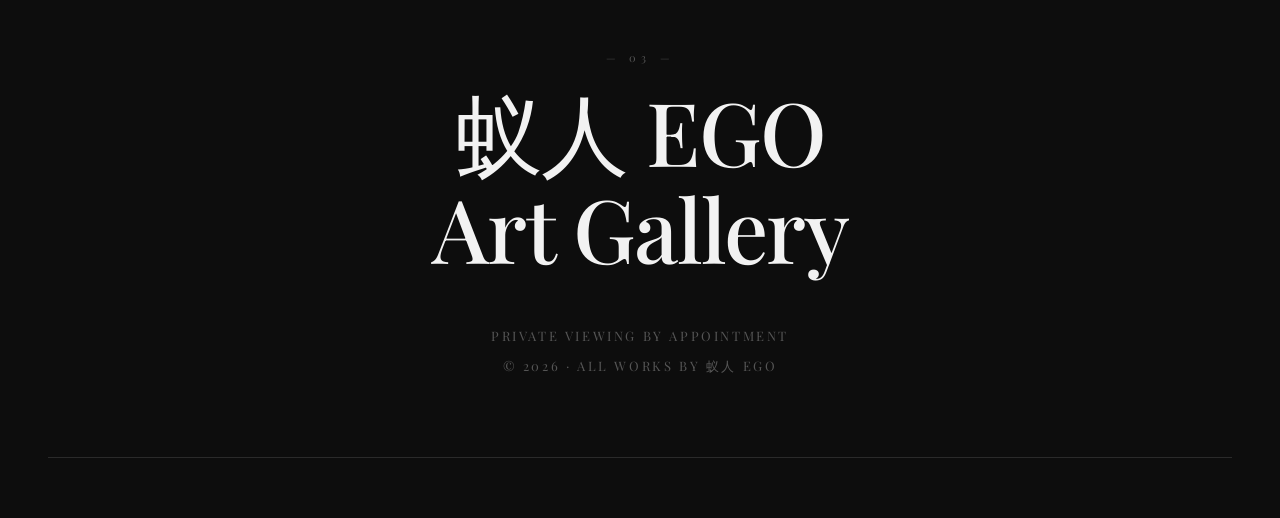
==== commit 38c6666f: "Add member registration page at /member and link it from the nav" ====
--- a/index.html
+++ b/index.html
@@ -21,6 +21,7 @@
       <div class="nav-links">
         <a href="#gallery">Collection</a>
         <a href="#about">About</a>
+        <a href="member/">Membership</a>
         <a href="#contact">Contact</a>
       </div>
     </div>
